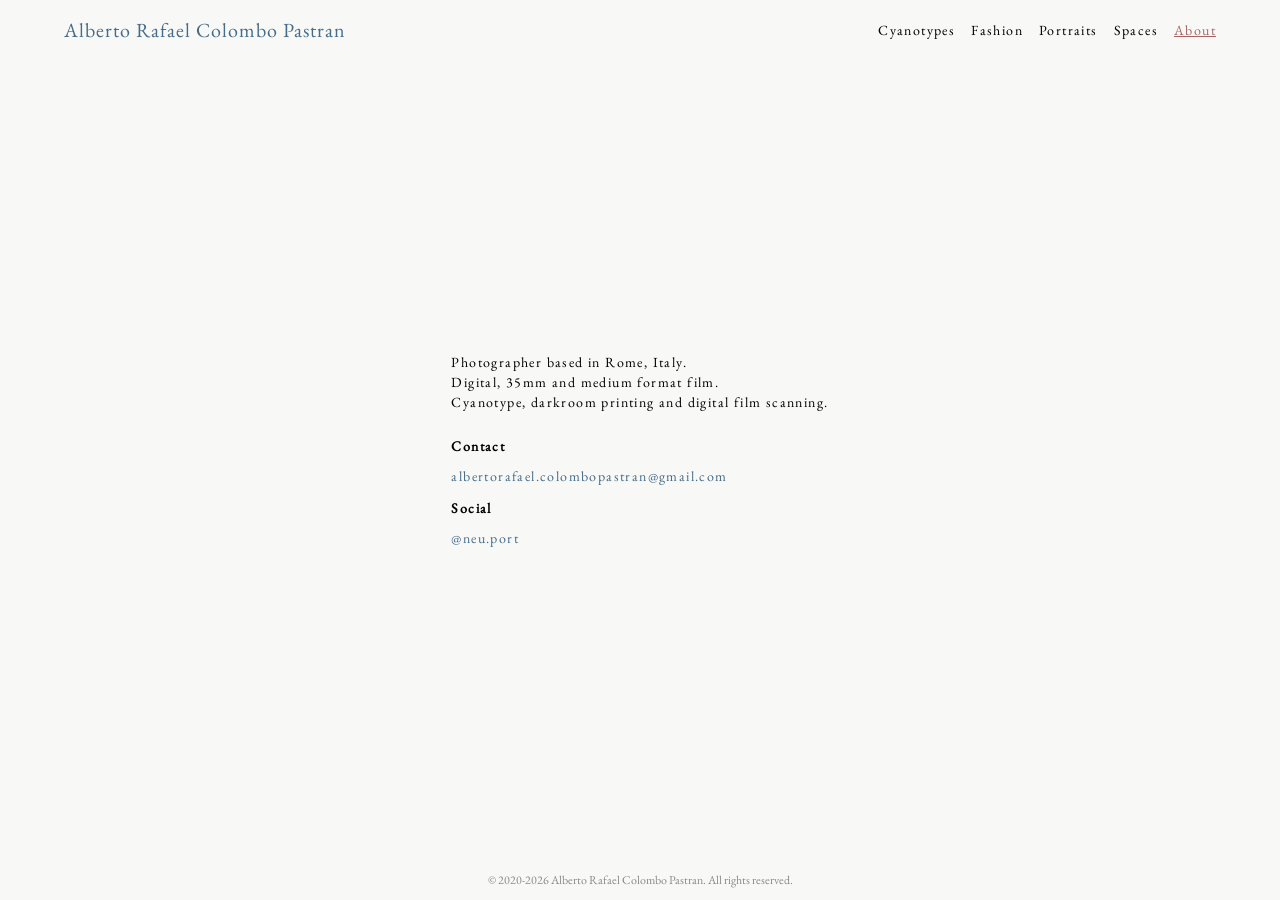
==== about.html @ f3c6dc08 "Update about page description Co-authored-by: Copilot <223556219+Copilot@users.noreply.github.com>" ====
<!DOCTYPE html>
<html lang="en">
<head>
    <meta charset="UTF-8">
    <meta name="viewport" content="width=device-width, initial-scale=1.0">
    <title>About | A R C P</title>
    <link rel="preload" href="fonts/eb-garamond-latin-400.woff2" as="font" type="font/woff2" crossorigin>
    <style>
        @font-face {
            font-family: 'EB Garamond';
            font-style: normal;
            font-weight: 400;
            font-display: block;
            src: url('fonts/eb-garamond-latin-ext-400.woff2') format('woff2');
            unicode-range: U+0100-02BA, U+02BD-02C5, U+02C7-02CC, U+02CE-02D7, U+02DD-02FF, U+0304, U+0308, U+0329, U+1D00-1DBF, U+1E00-1E9F, U+1EF2-1EFF, U+2020, U+20A0-20AB, U+20AD-20C4, U+2113, U+2C60-2C7F, U+A720-A7FF;
        }
        @font-face {
            font-family: 'EB Garamond';
            font-style: normal;
            font-weight: 400;
            font-display: block;
            src: url('fonts/eb-garamond-latin-400.woff2') format('woff2');
            unicode-range: U+0000-00FF, U+0131, U+0152-0153, U+02BB-02BC, U+02C6, U+02DA, U+02DC, U+0304, U+0308, U+0329, U+2000-206F, U+20AC, U+2122, U+2191, U+2193, U+2212, U+2215, U+FEFF, U+FFFD;
        }
        * {
            box-sizing: border-box;
        }
        body {
            margin: 0;
            font-family: 'EB Garamond', serif;
            background: #f8f8f7;
            color: black;
        }
        a {
            color: #456b88;
        }
        a:hover {
            color: #36566d;
        }
        html {
            background-color: #f8f8f7;
        }
        .site-nav {
            position: fixed;
            inset: 0 0 auto;
            z-index: 50;
            padding: 1rem 0;
            background-color: #f8f8f7;
            isolation: isolate;
        }
        .nav-inner {
            display: grid;
            width: 90vw;
            margin: 0 auto;
            grid-template-columns: minmax(0, 1fr) auto;
            grid-template-areas:
                "title title"
                "links links";
            gap: 1rem;
        }
        .about-container {
            width: fit-content;
            max-width: 100%;
            font-size: 0.875rem;
            line-height: 1.25rem;
            letter-spacing: 0.1em;
            font-weight: 400;
        }
        .about-copy {
            display: flex;
            flex-direction: column;
            gap: 0.75rem;
        }
        .about-copy p {
            margin: 0;
        }
        .about-copy > p:first-child {
            margin-bottom: 0.75rem;
        }
        .about-copy strong {
            display: block;
            margin-bottom: 0.625rem;
        }
        .about-copy p > a {
            display: block;
        }
        .about-container a {
            overflow-wrap: anywhere;
            text-decoration: none;
            transition: color 0.15s ease-in-out;
        }
        .about-container a:hover {
            color: #36566d;
        }
        .page-content {
            display: flex;
            align-items: center;
            justify-content: center;
            width: 100%;
            min-height: 100vh;
            margin: 0;
            padding: 0 5vw;
        }
        .brand {
            display: block;
            grid-area: title;
            width: auto;
            color: #456b88;
            font-size: 1.25rem;
            line-height: 1.8rem;
            font-weight: 400;
            letter-spacing: 0.05em;
            text-decoration: none;
            white-space: nowrap;
            text-align: left;
        }
        .nav-links {
            display: flex;
            grid-area: links;
            width: 100%;
            justify-content: flex-start;
            flex-wrap: wrap;
            gap: 0.75rem 1rem;
            font-size: 0.875rem;
            line-height: 1.25rem;
            letter-spacing: 0.1em;
            font-weight: 400;
        }
        .nav-links a {
            color: inherit;
            text-decoration: none;
            transition: color 0.15s ease-in-out;
        }
        .nav-links a[aria-current="page"] {
            text-decoration: underline;
        }
        .nav-links .nav-about-link {
            flex-basis: 100%;
            margin-left: 0;
            color: #a86464;
            text-align: left;
        }
        .brand:hover {
            color: #36566d;
        }
        .nav-links a:hover {
            color: #d1d5db;
        }
        .nav-links .nav-about-link:hover {
            color: #884747;
        }
        .site-footer {
            display: flex;
            position: fixed;
            right: 0;
            bottom: 0;
            left: 0;
            height: auto;
            align-items: center;
            justify-content: center;
            padding: 0.75rem 0.5rem;
            background-color: #f8f8f7;
            color: #888888;
            font-size: 0.75rem;
            text-align: center;
        }
        .site-footer p {
            margin: 0;
        }
        @media (min-width: 768px) {
            .page-content {
                width: 50vw;
                margin-left: 25vw;
                margin-right: 25vw;
            }
        }
        @media (min-width: 900px) {
            .nav-inner {
                width: 90vw;
                margin-left: auto;
                margin-right: auto;
                grid-template-areas: "title links";
                align-items: center;
            }
            .nav-links {
                width: auto;
                justify-content: flex-end;
                flex-wrap: nowrap;
            }
            .nav-links .nav-about-link {
                flex-basis: auto;
                margin-left: 0;
            }
        }
    </style>
</head>
<body>
    <!-- Navigation -->
    <nav class="site-nav">
        <div class="nav-inner">
            <a href="index.html" class="brand">Alberto Rafael Colombo Pastran</a>
            <div class="nav-links">
                <a href="cyanotypes.html">Cyanotypes</a>
                <a href="fashion.html">Fashion</a>
                <a href="portraits.html">Portraits</a>
                <a href="spaces.html">Spaces</a>
                <a href="about.html" class="nav-about-link" aria-current="page">About</a>
            </div>
        </div>
    </nav>

    <!-- About Content -->
    <div class="page-content">
        <div class="about-container">
            <div class="about-copy">
                <p>Photographer based in Rome, Italy.<br>Digital, 35mm and medium format film.<br>Cyanotype, darkroom printing and digital film scanning.</p>
                <p>
                    <strong>Contact</strong>
                    <a href="mailto:albertorafael.colombopastran@gmail.com">albertorafael.colombopastran@gmail.com</a>
                </p>
                <p>
                    <strong>Social</strong>
                    <a href="https://www.instagram.com/neu.port/" target="_blank" rel="noopener noreferrer">@neu.port</a>
                </p>
            </div>
        </div>
    </div>

    <!-- Footer -->
    <footer class="site-footer">
        <p>&copy; 2020-2026 Alberto Rafael Colombo Pastran. All rights reserved.</p>
    </footer>
</body>
</html>
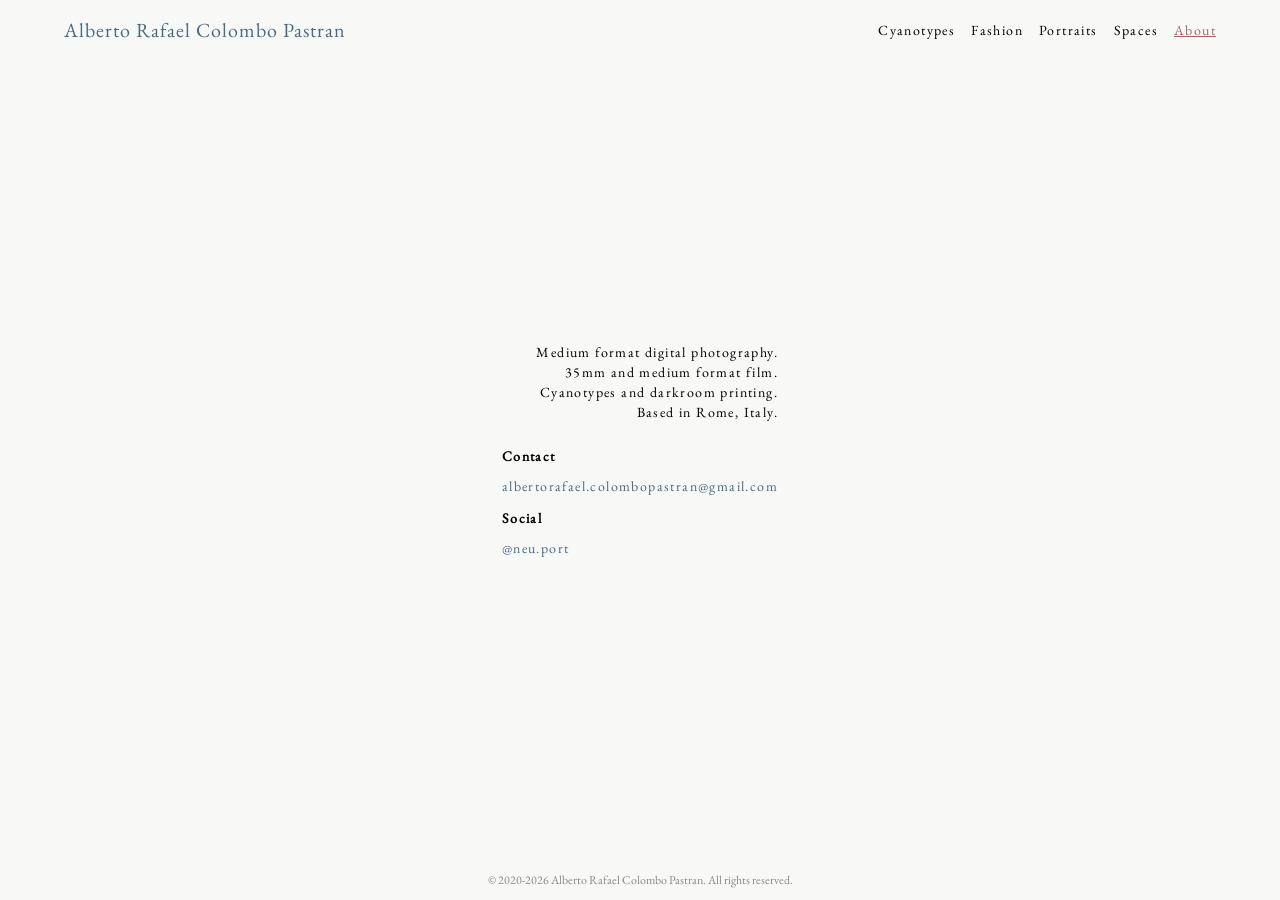
==== commit 3618372a: "Update about page presentation Co-authored-by: Copilot <223556219+Copilot@users.noreply.github.com>" ====
--- a/about.html
+++ b/about.html
@@ -25,6 +25,15 @@
         * {
             box-sizing: border-box;
         }
+        html {
+            scrollbar-gutter: stable;
+        }
+        html, body {
+            height: 100%;
+            overflow: hidden;
+            overscroll-behavior: none;
+            touch-action: none;
+        }
         body {
             margin: 0;
             font-family: 'EB Garamond', serif;
@@ -75,7 +84,10 @@
             margin: 0;
         }
         .about-copy > p:first-child {
+            width: fit-content;
             margin-bottom: 0.75rem;
+            margin-left: auto;
+            text-align: right;
         }
         .about-copy strong {
             display: block;
@@ -213,7 +225,7 @@
     <div class="page-content">
         <div class="about-container">
             <div class="about-copy">
-                <p>Photographer based in Rome, Italy.<br>Digital, 35mm and medium format film.<br>Cyanotype, darkroom printing and digital film scanning.</p>
+                <p>Medium format digital photography.<br>35mm and medium format film.<br>Cyanotypes and darkroom printing.<br>Based in Rome, Italy.</p>
                 <p>
                     <strong>Contact</strong>
                     <a href="mailto:albertorafael.colombopastran@gmail.com">albertorafael.colombopastran@gmail.com</a>
